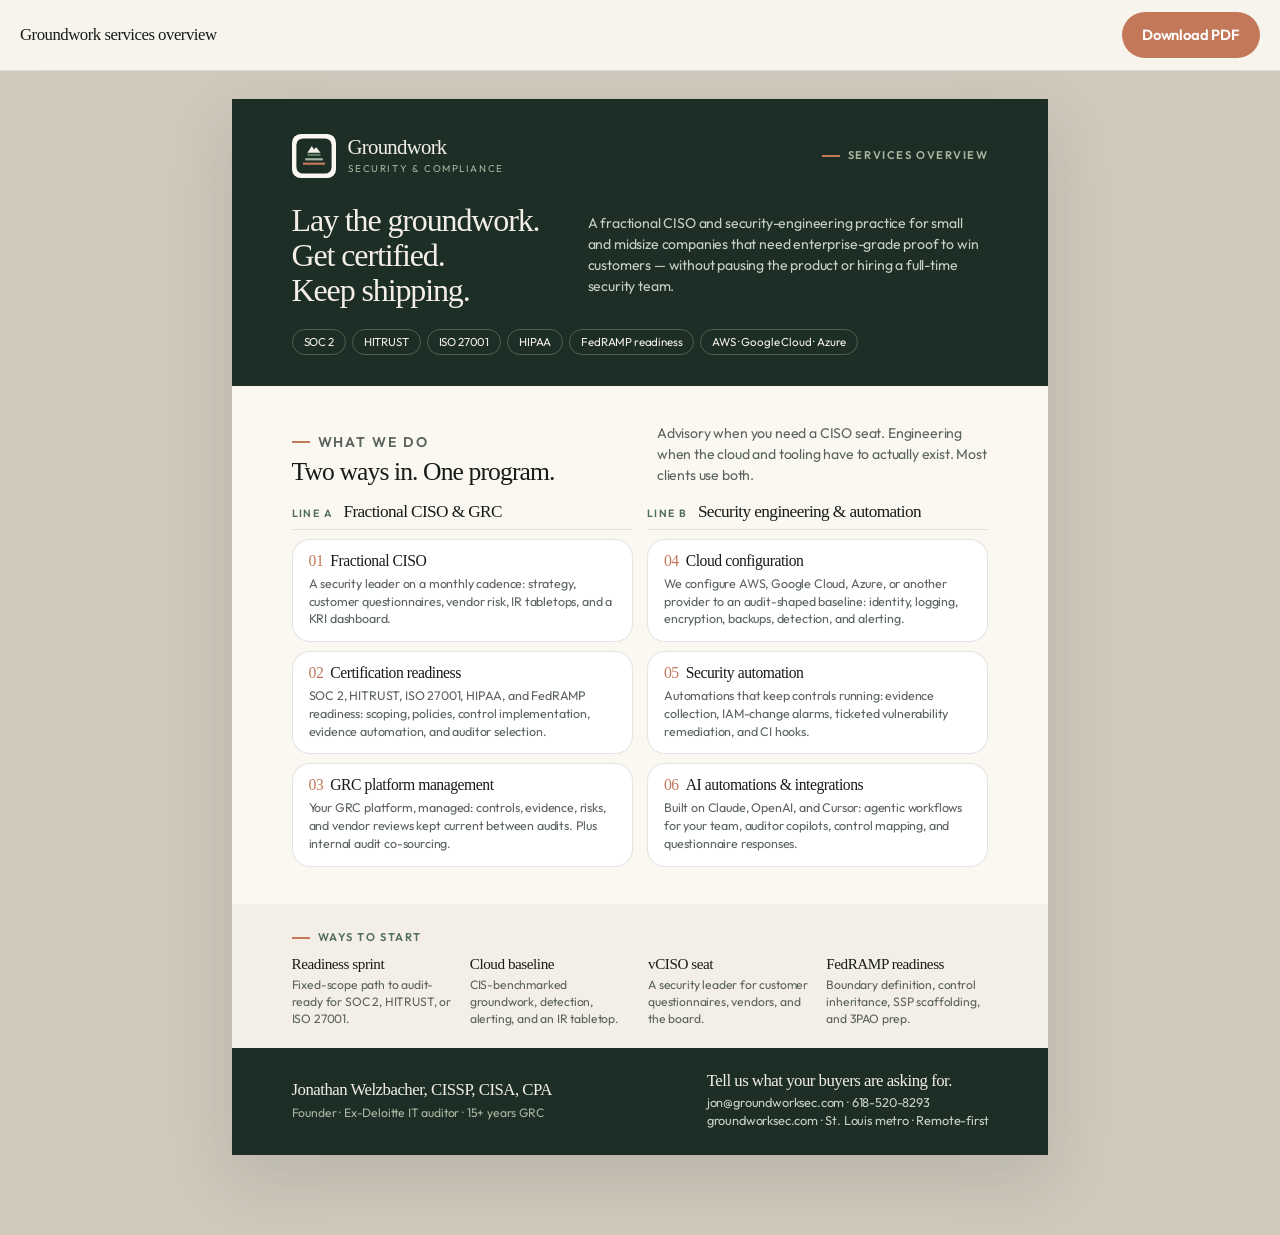
==== collateral/services-overview/index.html @ 56841187 "Add a one-page services overview PDF Letter-size, brand-styled summary of Groundwork services for pr" ====
<!DOCTYPE html>
<html lang="en">
<head>
  <meta charset="UTF-8">
  <meta name="viewport" content="width=device-width, initial-scale=1">
  <title>Services Overview | Groundwork Security &amp; Compliance</title>
  <meta name="description" content="One-page overview of the services Groundwork Security &amp; Compliance provides.">
  <meta name="robots" content="noindex, nofollow">
  <meta name="theme-color" content="#1c2e26">
  <link rel="stylesheet" href="overview.css">
</head>
<body>
  <header class="toolbar no-print">
    <strong>Groundwork services overview</strong>
    <a class="btn" href="../Groundwork-Services-Overview.pdf" download>Download PDF</a>
  </header>

  <main class="sheet">
    <article class="page">

      <header class="head">
        <div class="head-top">
          <div class="lockup">
            <svg viewBox="0 0 80 80" aria-hidden="true">
              <rect width="80" height="80" rx="16" fill="#fbf8f2"/>
              <g transform="translate(8 8)">
                <rect width="64" height="64" rx="12" fill="#1c2e26"/>
                <path d="M12 44h40v4H12z" fill="#c4785a"/>
                <path d="M16 36h32v4H16z" fill="#a8b5a0"/>
                <path d="M20 28h24v4H20z" fill="#5c7a62"/>
                <path d="M20 26 28 14 32 20 36 16 44 26Z" fill="#f4efe6"/>
              </g>
            </svg>
            <div>
              <div class="name">Groundwork</div>
              <div class="sub">Security &amp; Compliance</div>
            </div>
          </div>
          <p class="kicker">Services overview</p>
        </div>
        <div class="head-grid">
          <h1><span>Lay the groundwork.</span> <span>Get certified.</span> <span>Keep shipping.</span></h1>
          <p class="lede">A fractional CISO and security-engineering practice for small and midsize companies that need enterprise-grade proof to win customers — without pausing the product or hiring a full-time security team.</p>
        </div>
        <div class="chips" aria-label="Frameworks and clouds">
          <span class="chip">SOC 2</span>
          <span class="chip">HITRUST</span>
          <span class="chip">ISO 27001</span>
          <span class="chip">HIPAA</span>
          <span class="chip">FedRAMP readiness</span>
          <span class="chip">AWS · Google Cloud · Azure</span>
        </div>
      </header>

      <section class="body">
        <div class="section-head">
          <div>
            <p class="kicker">What we do</p>
            <h2>Two ways in. One program.</h2>
          </div>
          <p>Advisory when you need a CISO seat. Engineering when the cloud and tooling have to actually exist. Most clients use both.</p>
        </div>

        <div class="lines">
          <div class="line-label">
            <span class="tag">Line A</span>
            <h3>Fractional CISO &amp; GRC</h3>
          </div>
          <div class="card">
            <h4><span class="num">01</span>Fractional CISO</h4>
            <p>A security leader on a monthly cadence: strategy, customer questionnaires, vendor risk, IR tabletops, and a KRI dashboard.</p>
          </div>
          <div class="card">
            <h4><span class="num">02</span>Certification readiness</h4>
            <p>SOC 2, HITRUST, ISO 27001, HIPAA, and FedRAMP readiness: scoping, policies, control implementation, evidence automation, and auditor selection.</p>
          </div>
          <div class="card">
            <h4><span class="num">03</span>GRC platform management</h4>
            <p>Your GRC platform, managed: controls, evidence, risks, and vendor reviews kept current between audits. Plus internal audit co-sourcing.</p>
          </div>

          <div class="line-label">
            <span class="tag">Line B</span>
            <h3>Security engineering &amp; automation</h3>
          </div>
          <div class="card">
            <h4><span class="num">04</span>Cloud configuration</h4>
            <p>We configure AWS, Google Cloud, Azure, or another provider to an audit-shaped baseline: identity, logging, encryption, backups, detection, and alerting.</p>
          </div>
          <div class="card">
            <h4><span class="num">05</span>Security automation</h4>
            <p>Automations that keep controls running: evidence collection, IAM-change alarms, ticketed vulnerability remediation, and CI hooks.</p>
          </div>
          <div class="card">
            <h4><span class="num">06</span>AI automations &amp; integrations</h4>
            <p>Built on Claude, OpenAI, and Cursor: agentic workflows for your team, auditor copilots, control mapping, and questionnaire responses.</p>
          </div>
        </div>
      </section>

      <section class="start">
        <p class="kicker">Ways to start</p>
        <div class="start-grid">
          <div>
            <h4>Readiness sprint</h4>
            <p>Fixed-scope path to audit-ready for SOC 2, HITRUST, or ISO 27001.</p>
          </div>
          <div>
            <h4>Cloud baseline</h4>
            <p>CIS-benchmarked groundwork, detection, alerting, and an IR tabletop.</p>
          </div>
          <div>
            <h4>vCISO seat</h4>
            <p>A security leader for customer questionnaires, vendors, and the board.</p>
          </div>
          <div>
            <h4>FedRAMP readiness</h4>
            <p>Boundary definition, control inheritance, SSP scaffolding, and 3PAO prep.</p>
          </div>
        </div>
      </section>

      <footer class="foot">
        <div>
          <p class="who">Jonathan Welzbacher, CISSP, CISA, CPA</p>
          <p class="meta">Founder · Ex-Deloitte IT auditor · 15+ years GRC</p>
        </div>
        <div>
          <p class="ask">Tell us what your buyers are asking for.</p>
          <p class="contact"><a href="mailto:jon@groundworksec.com">jon@groundworksec.com</a> · <a href="tel:+16185208293">618-520-8293</a><br><a href="https://groundworksec.com/">groundworksec.com</a> · St. Louis metro · Remote-first</p>
        </div>
      </footer>

    </article>
  </main>
</body>
</html>
---- collateral/services-overview/overview.css ----
/* Groundwork Security & Compliance — one-page services overview (US Letter) */

:root {
  --soil: #1c2e26;
  --canopy: #24382f;
  --moss: #4f6d58;
  --sage: #a8b5a0;
  --clay: #c4785a;
  --sand: #f4efe6;
  --paper: #fbf8f2;
  --ink: #171c19;
  --muted: #5a635d;
  --line: rgba(28, 46, 38, 0.12);
  --on-soil-body: #c8d0c6;
  --shadow: 0 24px 60px rgba(28, 46, 38, 0.12);
  --serif: "Fraunces", "Iowan Old Style", Georgia, serif;
  --sans: "Outfit", "Avenir Next", system-ui, sans-serif;
  --gutter: 0.62in;
}

@font-face {
  font-family: "Fraunces";
  font-style: normal;
  font-weight: 100 900;
  font-display: block;
  src: url("/public/brand/kit/fonts/Fraunces.ttf") format("truetype");
}

@font-face {
  font-family: "Outfit";
  font-style: normal;
  font-weight: 100 900;
  font-display: block;
  src: url("/public/brand/kit/fonts/Outfit.ttf") format("truetype");
}

*,
*::before,
*::after {
  box-sizing: border-box;
}

html,
body {
  margin: 0;
}

body {
  background: #cfc8bb;
  color: var(--ink);
  font-family: var(--sans);
  font-size: 15px;
  line-height: 1.5;
  letter-spacing: -0.011em;
}

h1,
h2,
h3 {
  font-family: var(--serif);
  font-weight: 520;
  letter-spacing: -0.035em;
  line-height: 1.1;
  margin: 0;
}

p {
  margin: 0;
}

a {
  color: inherit;
  text-decoration: none;
}

.toolbar {
  position: sticky;
  top: 0;
  z-index: 50;
  display: flex;
  align-items: center;
  justify-content: space-between;
  gap: 16px;
  padding: 12px 20px;
  background: rgba(251, 248, 242, 0.92);
  backdrop-filter: blur(16px);
  border-bottom: 1px solid var(--line);
}

.toolbar strong {
  font-family: var(--serif);
  font-weight: 520;
  font-size: 1.05rem;
  letter-spacing: -0.03em;
}

.btn {
  display: inline-flex;
  align-items: center;
  justify-content: center;
  padding: 12px 20px;
  border-radius: 999px;
  background: var(--clay);
  color: #fff;
  font-size: 0.92rem;
  font-weight: 600;
}

.sheet {
  padding: 28px 16px 80px;
}

.page {
  width: 8.5in;
  height: 11in;
  margin: 0 auto;
  display: flex;
  flex-direction: column;
  background: var(--paper);
  overflow: hidden;
  box-shadow: var(--shadow);
  -webkit-print-color-adjust: exact;
  print-color-adjust: exact;
}

.kicker {
  display: inline-flex;
  align-items: center;
  gap: 8px;
  font-size: 0.7rem;
  font-weight: 600;
  letter-spacing: 0.14em;
  line-height: 1;
  text-transform: uppercase;
  color: var(--moss);
}

.kicker::before {
  content: "";
  width: 18px;
  height: 2px;
  background: var(--clay);
}

/* Header band */

.head {
  background: var(--soil);
  color: var(--sand);
  padding: 0.36in var(--gutter) 0.32in;
}

.head-top {
  display: flex;
  align-items: center;
  justify-content: space-between;
  margin-bottom: 0.26in;
}

.lockup {
  display: flex;
  align-items: center;
  gap: 12px;
}

.lockup svg {
  width: 44px;
  height: 44px;
  display: block;
}

.lockup .name {
  font-family: var(--serif);
  font-size: 1.3rem;
  font-weight: 520;
  letter-spacing: -0.035em;
  line-height: 1;
}

.lockup .sub {
  margin-top: 6px;
  font-size: 0.62rem;
  letter-spacing: 0.16em;
  line-height: 1;
  text-transform: uppercase;
  color: var(--sage);
}

.head .kicker {
  color: var(--sage);
}

.head-grid {
  display: grid;
  grid-template-columns: auto 1fr;
  gap: 0.5in;
  align-items: center;
}

.head h1 {
  font-size: 2rem;
  line-height: 1.1;
}

.head h1 span {
  display: block;
  white-space: nowrap;
}

.head .lede {
  color: var(--on-soil-body);
  font-size: 0.88rem;
  line-height: 1.5;
}

.chips {
  display: flex;
  flex-wrap: wrap;
  gap: 6px;
  margin-top: 0.22in;
}

.chip {
  border: 1px solid rgba(244, 239, 230, 0.24);
  border-radius: 999px;
  padding: 5px 11px;
  font-size: 0.72rem;
  line-height: 1.2;
  color: var(--sand);
}

/* Services */

.body {
  flex: 1;
  display: flex;
  flex-direction: column;
  justify-content: center;
  padding: 0.26in var(--gutter);
}

.section-head {
  display: grid;
  grid-template-columns: 1fr 1.02fr;
  gap: 0.42in;
  align-items: end;
  margin-bottom: 16px;
}

.section-head h2 {
  margin-top: 9px;
  font-size: 1.6rem;
}

.section-head p {
  color: var(--muted);
  font-size: 0.88rem;
}

.lines {
  display: grid;
  grid-template-columns: 1fr 1fr;
  grid-template-rows: auto repeat(3, 1fr);
  grid-auto-flow: column;
  gap: 9px 14px;
}

.line-label {
  display: flex;
  align-items: baseline;
  gap: 10px;
  padding-bottom: 7px;
  border-bottom: 1px solid var(--line);
}

.line-label .tag {
  font-size: 0.66rem;
  font-weight: 600;
  letter-spacing: 0.14em;
  text-transform: uppercase;
  color: var(--moss);
}

.line-label h3 {
  font-size: 1.08rem;
}

.card {
  background: #fff;
  border: 1px solid var(--line);
  border-radius: 18px;
  padding: 12px 16px 13px;
}

.card h4 {
  display: flex;
  align-items: baseline;
  gap: 7px;
  margin: 0 0 5px;
  font-family: var(--serif);
  font-size: 0.98rem;
  font-weight: 520;
  letter-spacing: -0.03em;
  line-height: 1.15;
}

.card .num {
  color: var(--clay);
}

.card p {
  color: var(--muted);
  font-size: 0.78rem;
  line-height: 1.42;
}

/* Ways to start */

.start {
  background: var(--sand);
  padding: 0.2in var(--gutter) 0.22in;
}

.start-grid {
  display: grid;
  grid-template-columns: repeat(4, 1fr);
  gap: 16px;
  margin-top: 10px;
}

.start-grid h4 {
  margin: 0 0 3px;
  font-family: var(--serif);
  font-size: 0.95rem;
  font-weight: 520;
  letter-spacing: -0.03em;
  line-height: 1.15;
}

.start-grid p {
  color: var(--muted);
  font-size: 0.76rem;
  line-height: 1.4;
}

/* Footer band */

.foot {
  display: grid;
  grid-template-columns: 1fr auto;
  gap: 0.42in;
  align-items: center;
  background: var(--soil);
  color: var(--sand);
  padding: 0.24in var(--gutter) 0.26in;
}

.foot .who {
  font-family: var(--serif);
  font-size: 1.05rem;
  font-weight: 520;
  letter-spacing: -0.03em;
  line-height: 1.15;
}

.foot .meta {
  margin-top: 4px;
  color: var(--sage);
  font-size: 0.76rem;
  line-height: 1.4;
}

.foot .ask {
  font-family: var(--serif);
  font-size: 1.05rem;
  font-weight: 520;
  letter-spacing: -0.03em;
  line-height: 1.15;
}

.foot .contact {
  margin-top: 4px;
  color: var(--on-soil-body);
  font-size: 0.8rem;
  line-height: 1.4;
}

@media screen and (max-width: 900px) {
  .sheet {
    padding: 16px 0 48px;
  }

  .page {
    width: min(8.5in, calc(100% - 20px));
    height: auto;
  }

  .head-grid,
  .section-head,
  .start-grid,
  .foot {
    grid-template-columns: 1fr;
  }

  .lines {
    display: block;
  }

  .lines > * {
    margin-bottom: 9px;
  }

  .head h1 span {
    white-space: normal;
  }
}

@page {
  size: letter portrait;
  margin: 0;
}

@media print {
  body {
    background: #fff;
  }

  .no-print {
    display: none !important;
  }

  .sheet {
    padding: 0;
  }

  .page {
    margin: 0;
    box-shadow: none;
  }
}
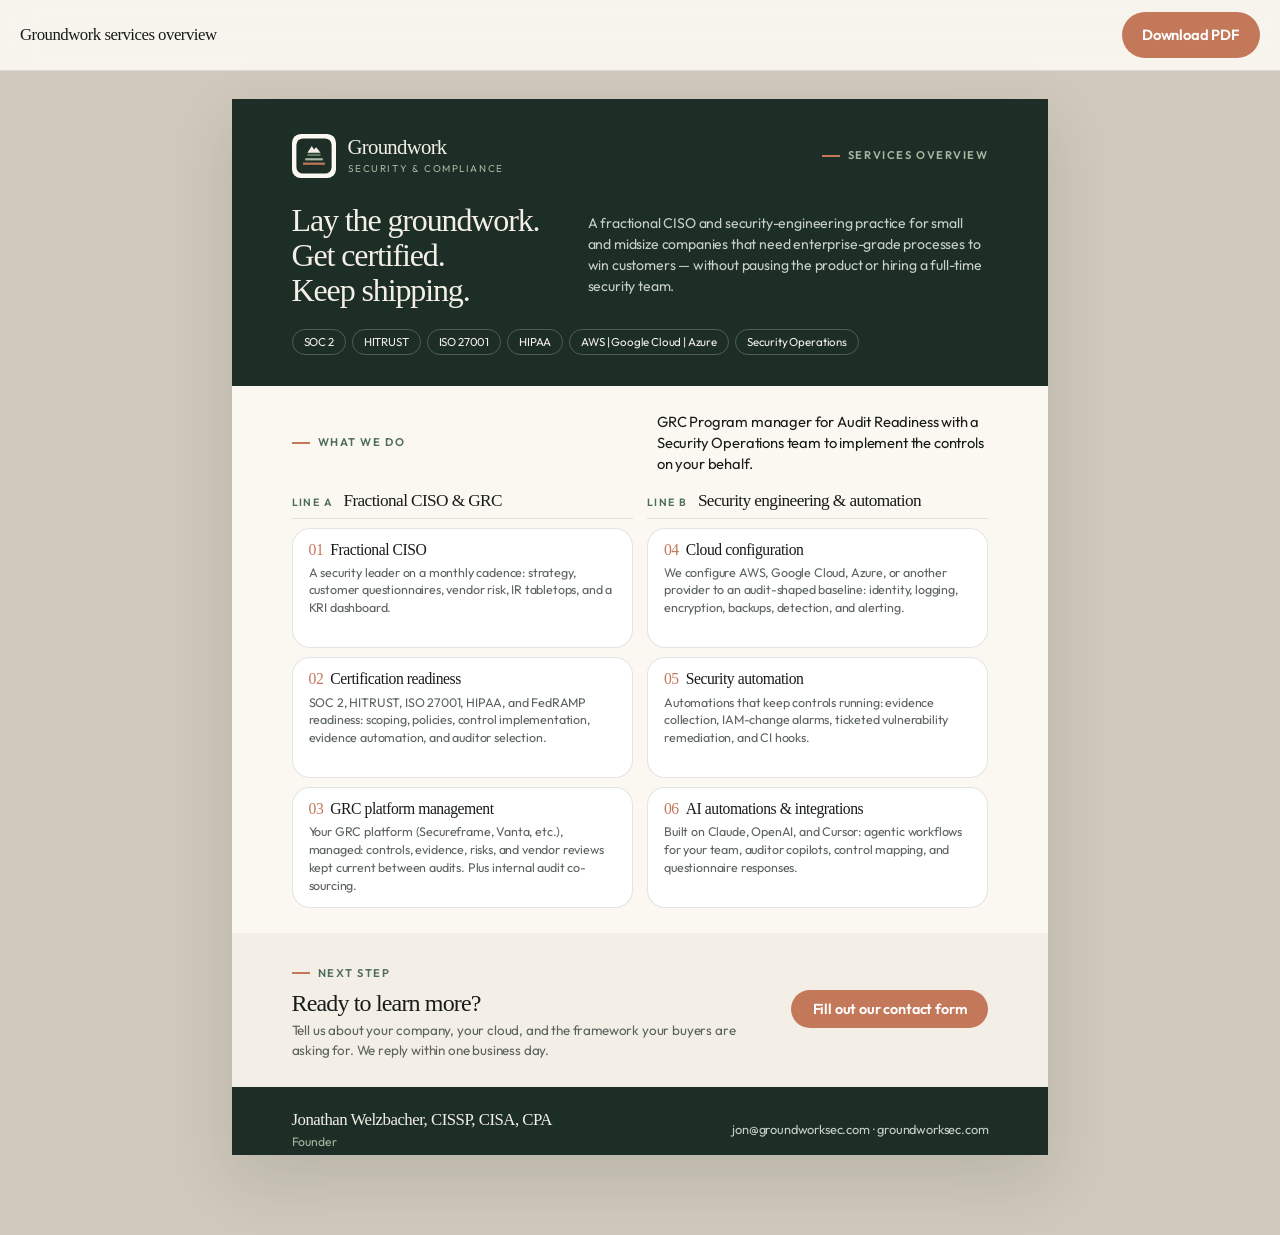
==== commit 4c9663d2: "Revise the services overview per review Reword the lede to enterprise-grade processes, swap the FedR" ====
--- a/collateral/services-overview/index.html
+++ b/collateral/services-overview/index.html
@@ -40,25 +40,22 @@
         </div>
         <div class="head-grid">
           <h1><span>Lay the groundwork.</span> <span>Get certified.</span> <span>Keep shipping.</span></h1>
-          <p class="lede">A fractional CISO and security-engineering practice for small and midsize companies that need enterprise-grade proof to win customers — without pausing the product or hiring a full-time security team.</p>
+          <p class="lede">A fractional CISO and security-engineering practice for small and midsize companies that need enterprise-grade processes to win customers — without pausing the product or hiring a full-time security team.</p>
         </div>
-        <div class="chips" aria-label="Frameworks and clouds">
+        <div class="chips" aria-label="Frameworks, clouds, and operations">
           <span class="chip">SOC 2</span>
           <span class="chip">HITRUST</span>
           <span class="chip">ISO 27001</span>
           <span class="chip">HIPAA</span>
-          <span class="chip">FedRAMP readiness</span>
-          <span class="chip">AWS · Google Cloud · Azure</span>
+          <span class="chip">AWS | Google Cloud | Azure</span>
+          <span class="chip">Security Operations</span>
         </div>
       </header>
 
       <section class="body">
         <div class="section-head">
-          <div>
-            <p class="kicker">What we do</p>
-            <h2>Two ways in. One program.</h2>
-          </div>
-          <p>Advisory when you need a CISO seat. Engineering when the cloud and tooling have to actually exist. Most clients use both.</p>
+          <p class="kicker">What we do</p>
+          <p>GRC Program manager for Audit Readiness with a Security Operations team to implement the controls on your behalf.</p>
         </div>
 
         <div class="lines">
@@ -76,7 +73,7 @@
           </div>
           <div class="card">
             <h4><span class="num">03</span>GRC platform management</h4>
-            <p>Your GRC platform, managed: controls, evidence, risks, and vendor reviews kept current between audits. Plus internal audit co-sourcing.</p>
+            <p>Your GRC platform (Secureframe, Vanta, etc.), managed: controls, evidence, risks, and vendor reviews kept current between audits. Plus internal audit co-sourcing.</p>
           </div>
 
           <div class="line-label">
@@ -98,36 +95,22 @@
         </div>
       </section>
 
-      <section class="start">
-        <p class="kicker">Ways to start</p>
-        <div class="start-grid">
-          <div>
-            <h4>Readiness sprint</h4>
-            <p>Fixed-scope path to audit-ready for SOC 2, HITRUST, or ISO 27001.</p>
-          </div>
-          <div>
-            <h4>Cloud baseline</h4>
-            <p>CIS-benchmarked groundwork, detection, alerting, and an IR tabletop.</p>
-          </div>
-          <div>
-            <h4>vCISO seat</h4>
-            <p>A security leader for customer questionnaires, vendors, and the board.</p>
-          </div>
-          <div>
-            <h4>FedRAMP readiness</h4>
-            <p>Boundary definition, control inheritance, SSP scaffolding, and 3PAO prep.</p>
-          </div>
+      <section class="cta">
+        <div>
+          <p class="kicker">Next step</p>
+          <h2>Ready to learn more?</h2>
+          <p>Tell us about your company, your cloud, and the framework your buyers are asking for. We reply within one business day.</p>
         </div>
+        <a class="cta-btn" href="https://groundworksec.com/#contact">Fill out our contact form</a>
       </section>
 
       <footer class="foot">
         <div>
           <p class="who">Jonathan Welzbacher, CISSP, CISA, CPA</p>
-          <p class="meta">Founder · Ex-Deloitte IT auditor · 15+ years GRC</p>
+          <p class="meta">Founder</p>
         </div>
         <div>
-          <p class="ask">Tell us what your buyers are asking for.</p>
-          <p class="contact"><a href="mailto:jon@groundworksec.com">jon@groundworksec.com</a> · <a href="tel:+16185208293">618-520-8293</a><br><a href="https://groundworksec.com/">groundworksec.com</a> · St. Louis metro · Remote-first</p>
+          <p class="contact"><a href="mailto:jon@groundworksec.com">jon@groundworksec.com</a> · <a href="https://groundworksec.com/">groundworksec.com</a></p>
         </div>
       </footer>
 
--- a/collateral/services-overview/overview.css
+++ b/collateral/services-overview/overview.css
@@ -243,18 +243,14 @@
   display: grid;
   grid-template-columns: 1fr 1.02fr;
   gap: 0.42in;
-  align-items: end;
+  align-items: center;
   margin-bottom: 16px;
 }
 
-.section-head h2 {
-  margin-top: 9px;
-  font-size: 1.6rem;
-}
-
-.section-head p {
-  color: var(--muted);
-  font-size: 0.88rem;
+.section-head p:not(.kicker) {
+  color: var(--ink);
+  font-size: 0.92rem;
+  line-height: 1.45;
 }
 
 .lines {
@@ -314,33 +310,40 @@
   line-height: 1.42;
 }
 
-/* Ways to start */
-
-.start {
+/* Call to action */
+
+.cta {
+  display: grid;
+  grid-template-columns: 1fr auto;
+  gap: 0.42in;
+  align-items: center;
   background: var(--sand);
-  padding: 0.2in var(--gutter) 0.22in;
-}
-
-.start-grid {
-  display: grid;
-  grid-template-columns: repeat(4, 1fr);
-  gap: 16px;
-  margin-top: 10px;
-}
-
-.start-grid h4 {
-  margin: 0 0 3px;
-  font-family: var(--serif);
-  font-size: 0.95rem;
-  font-weight: 520;
-  letter-spacing: -0.03em;
-  line-height: 1.15;
-}
-
-.start-grid p {
+  padding: 0.26in var(--gutter) 0.28in;
+}
+
+.cta h2 {
+  margin: 9px 0 5px;
+  font-size: 1.5rem;
+}
+
+.cta p:not(.kicker) {
+  max-width: 50ch;
   color: var(--muted);
-  font-size: 0.76rem;
-  line-height: 1.4;
+  font-size: 0.84rem;
+  line-height: 1.45;
+}
+
+.cta-btn {
+  display: inline-flex;
+  align-items: center;
+  padding: 12px 22px;
+  border-radius: 999px;
+  background: var(--clay);
+  color: #fff;
+  font-size: 0.9rem;
+  font-weight: 600;
+  line-height: 1;
+  white-space: nowrap;
 }
 
 /* Footer band */
@@ -370,16 +373,7 @@
   line-height: 1.4;
 }
 
-.foot .ask {
-  font-family: var(--serif);
-  font-size: 1.05rem;
-  font-weight: 520;
-  letter-spacing: -0.03em;
-  line-height: 1.15;
-}
-
 .foot .contact {
-  margin-top: 4px;
   color: var(--on-soil-body);
   font-size: 0.8rem;
   line-height: 1.4;
@@ -397,7 +391,7 @@
 
   .head-grid,
   .section-head,
-  .start-grid,
+  .cta,
   .foot {
     grid-template-columns: 1fr;
   }
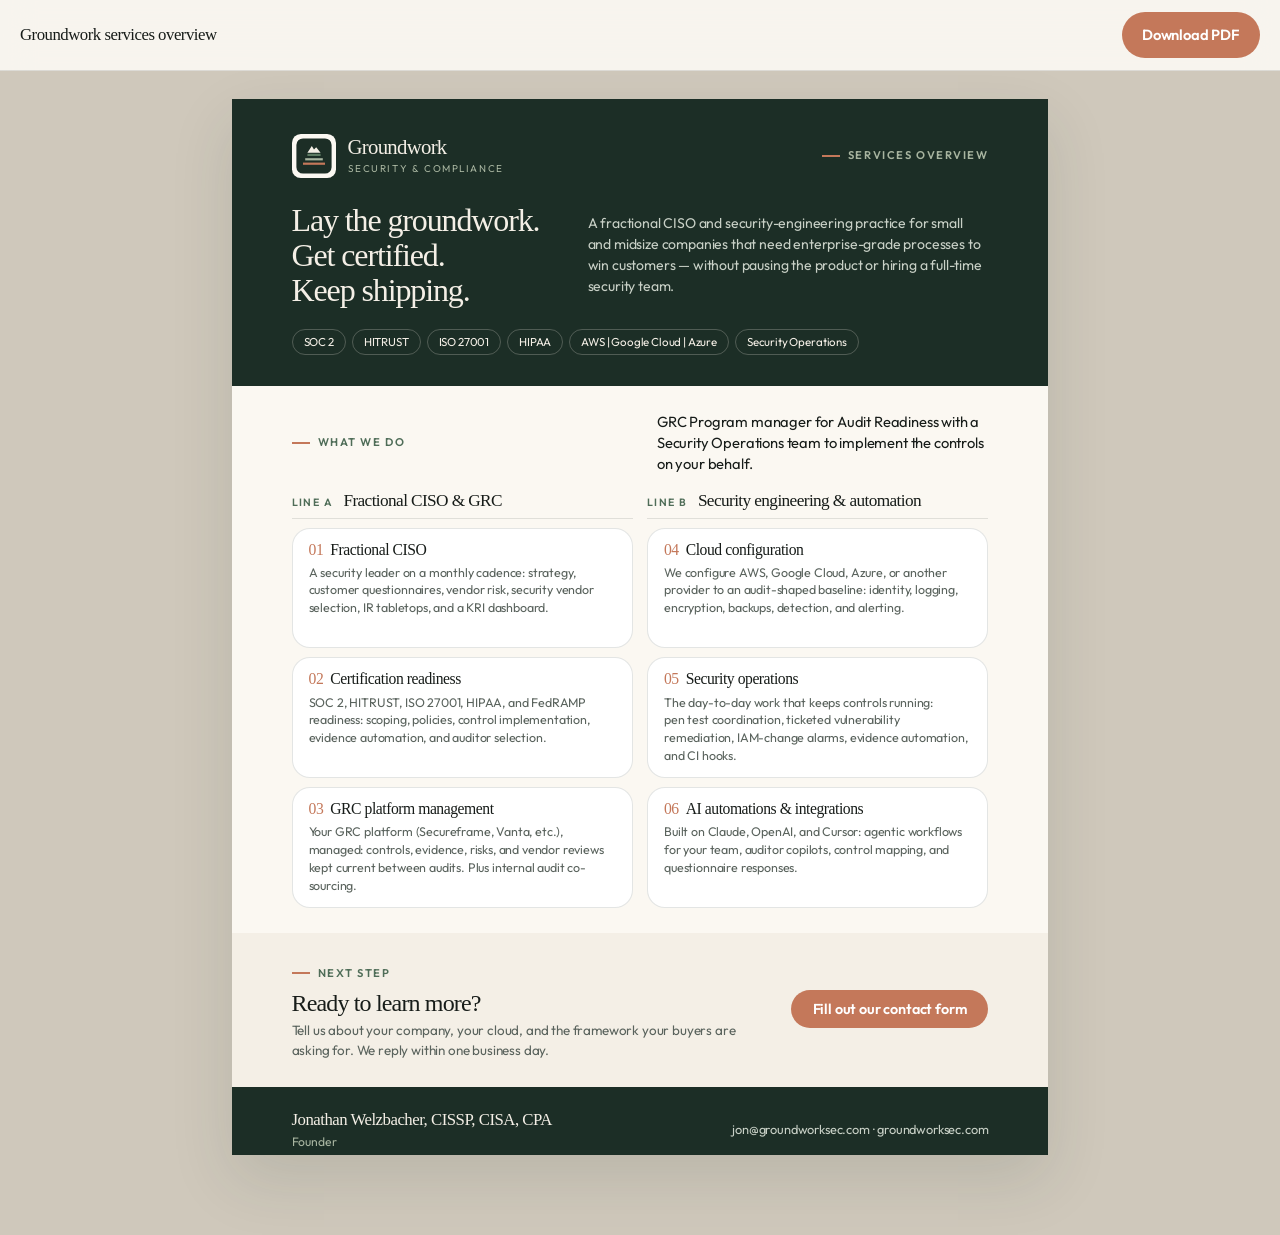
==== commit 6f43d39b: "Add security vendor selection and pen test coordination to the overview Card 01 now lists security v" ====
--- a/collateral/services-overview/index.html
+++ b/collateral/services-overview/index.html
@@ -65,7 +65,7 @@
           </div>
           <div class="card">
             <h4><span class="num">01</span>Fractional CISO</h4>
-            <p>A security leader on a monthly cadence: strategy, customer questionnaires, vendor risk, IR tabletops, and a KRI dashboard.</p>
+            <p>A security leader on a monthly cadence: strategy, customer questionnaires, vendor risk, security vendor selection, IR tabletops, and a KRI dashboard.</p>
           </div>
           <div class="card">
             <h4><span class="num">02</span>Certification readiness</h4>
@@ -85,8 +85,8 @@
             <p>We configure AWS, Google Cloud, Azure, or another provider to an audit-shaped baseline: identity, logging, encryption, backups, detection, and alerting.</p>
           </div>
           <div class="card">
-            <h4><span class="num">05</span>Security automation</h4>
-            <p>Automations that keep controls running: evidence collection, IAM-change alarms, ticketed vulnerability remediation, and CI hooks.</p>
+            <h4><span class="num">05</span>Security operations</h4>
+            <p>The day-to-day work that keeps controls running: pen&nbsp;test coordination, ticketed vulnerability remediation, IAM-change alarms, evidence automation, and CI hooks.</p>
           </div>
           <div class="card">
             <h4><span class="num">06</span>AI automations &amp; integrations</h4>
